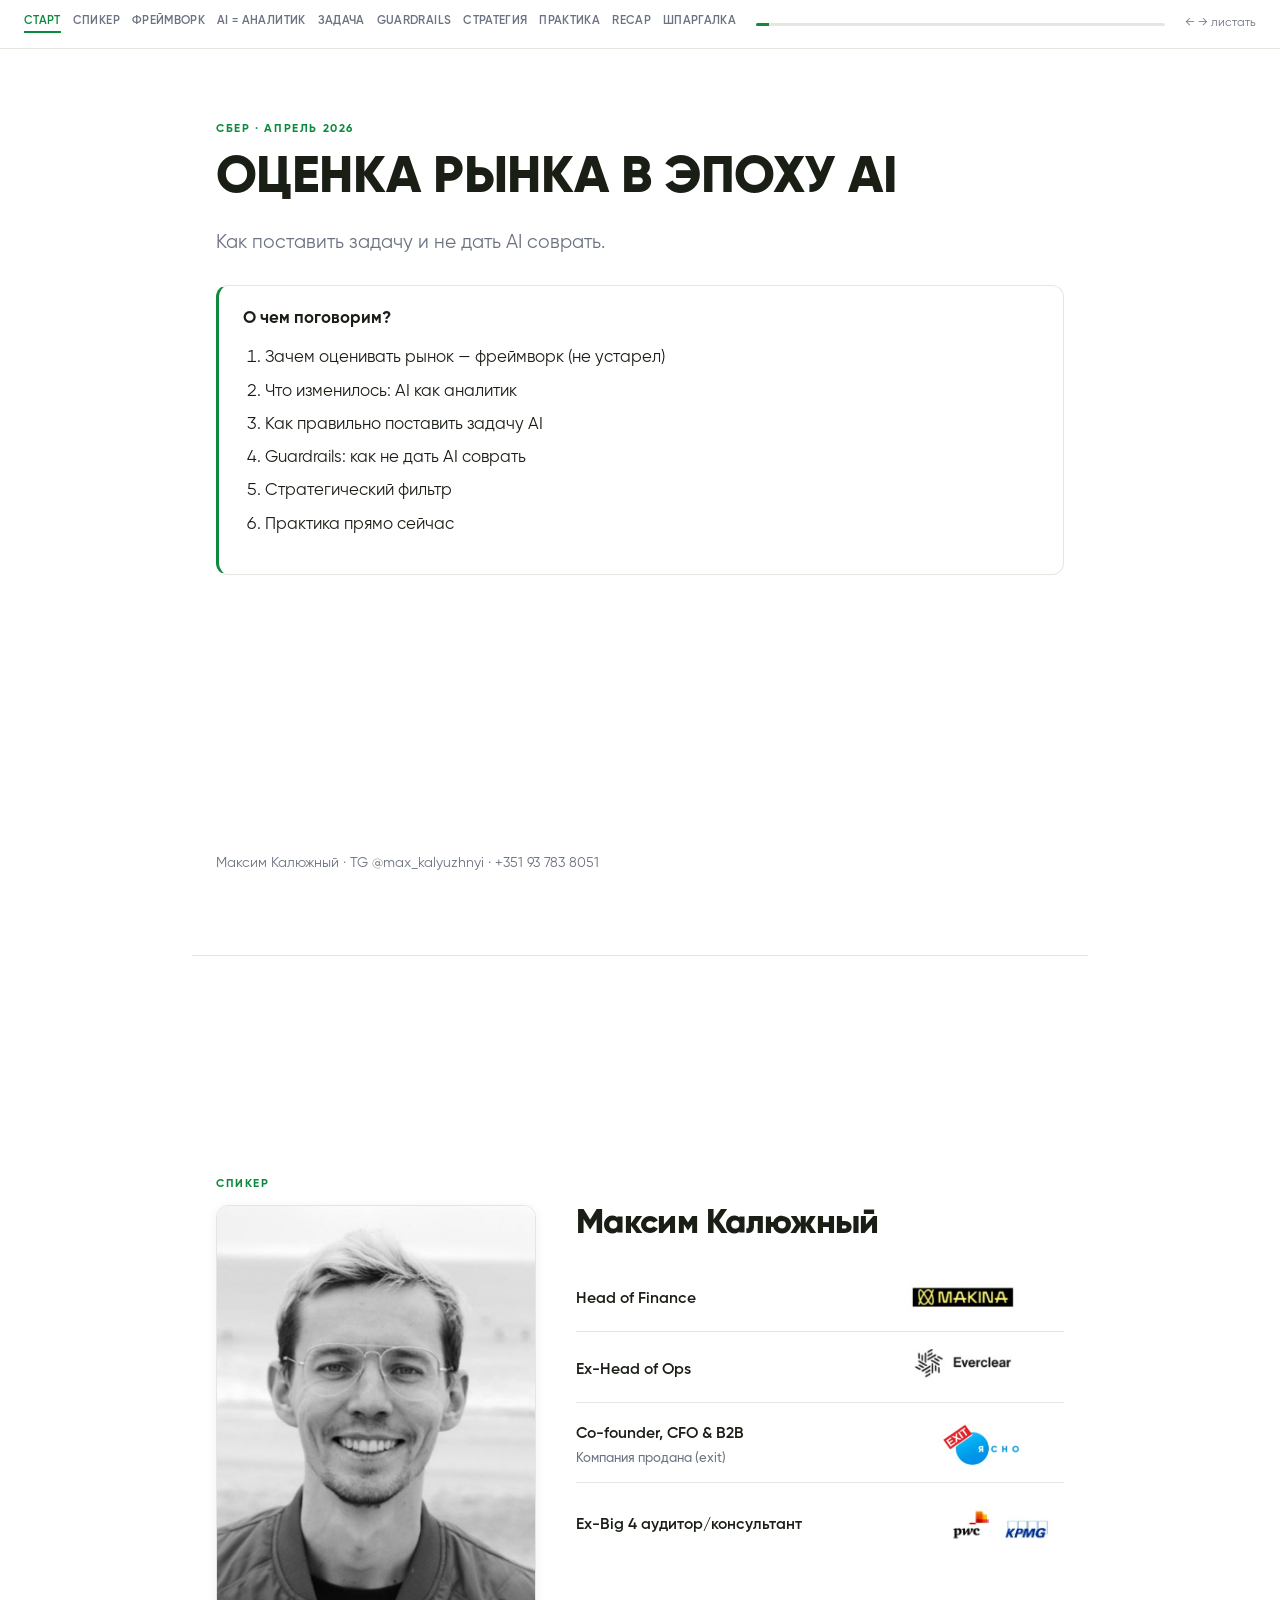
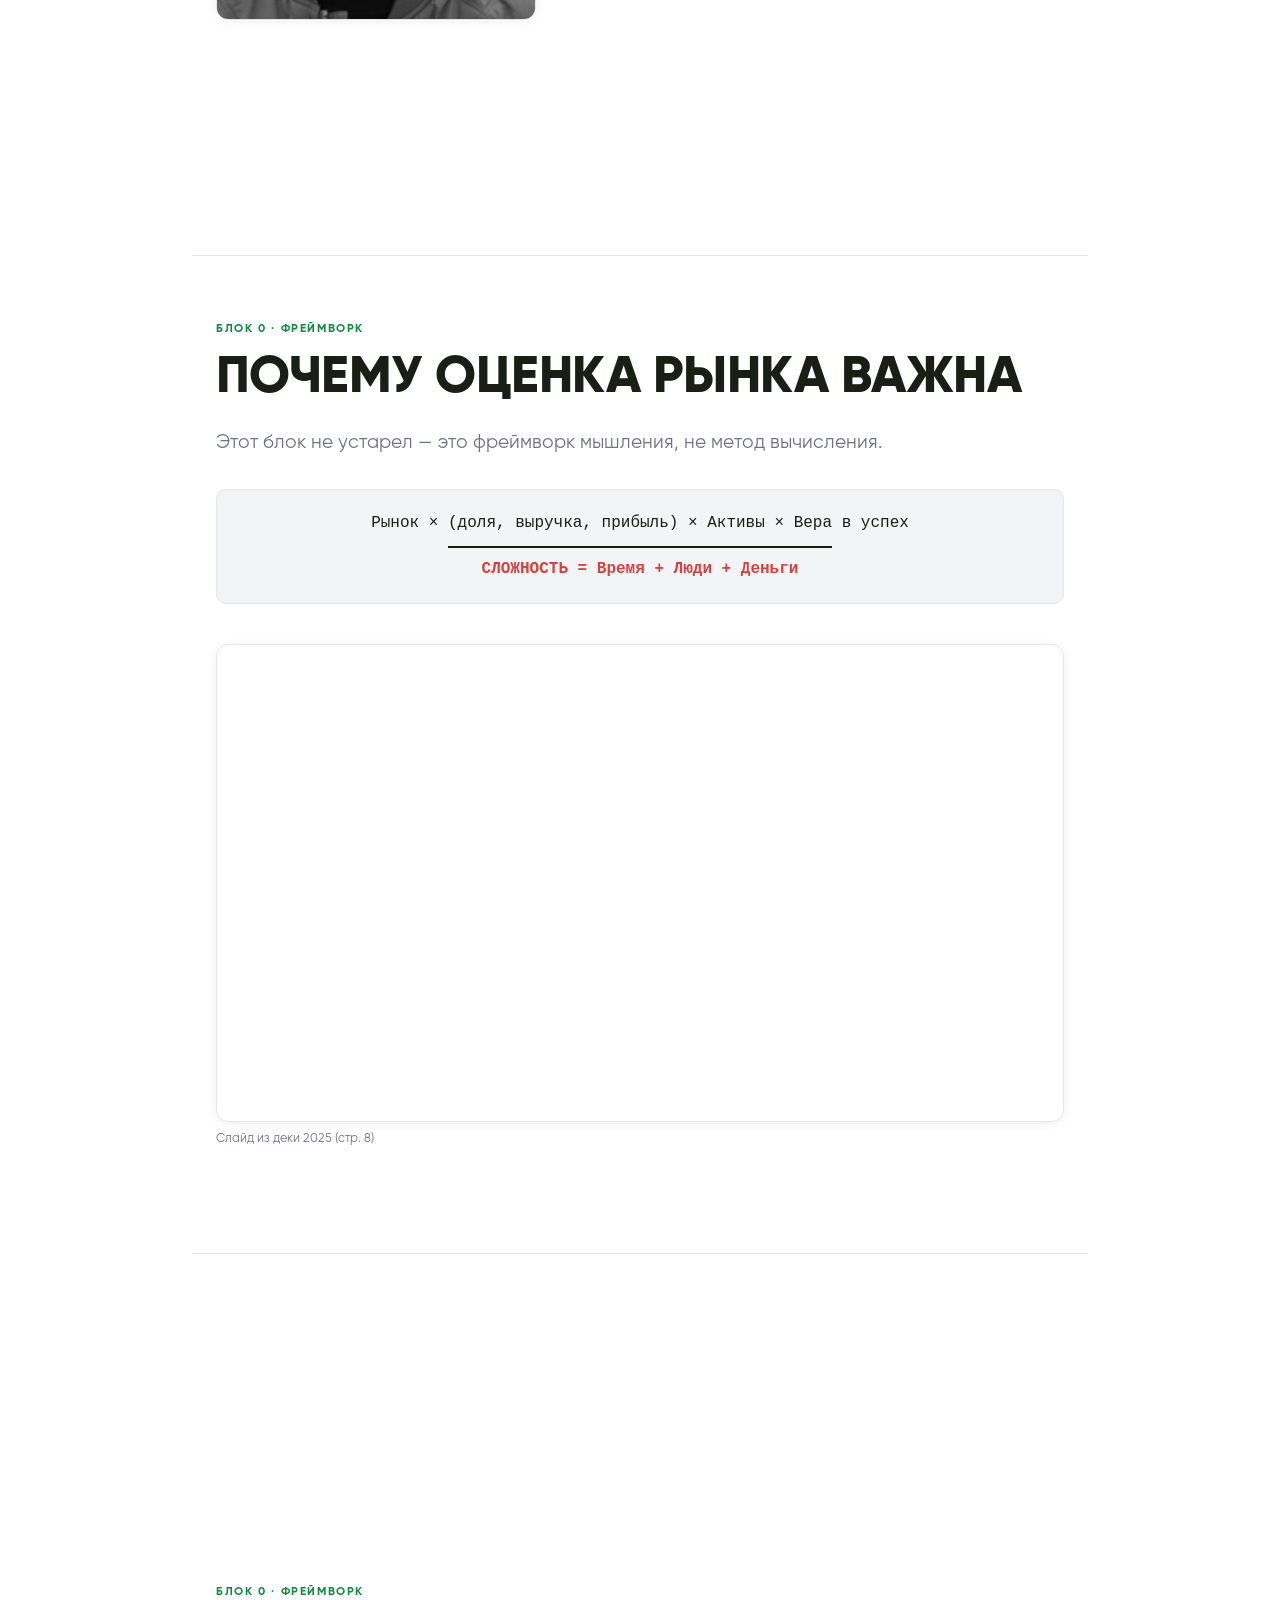
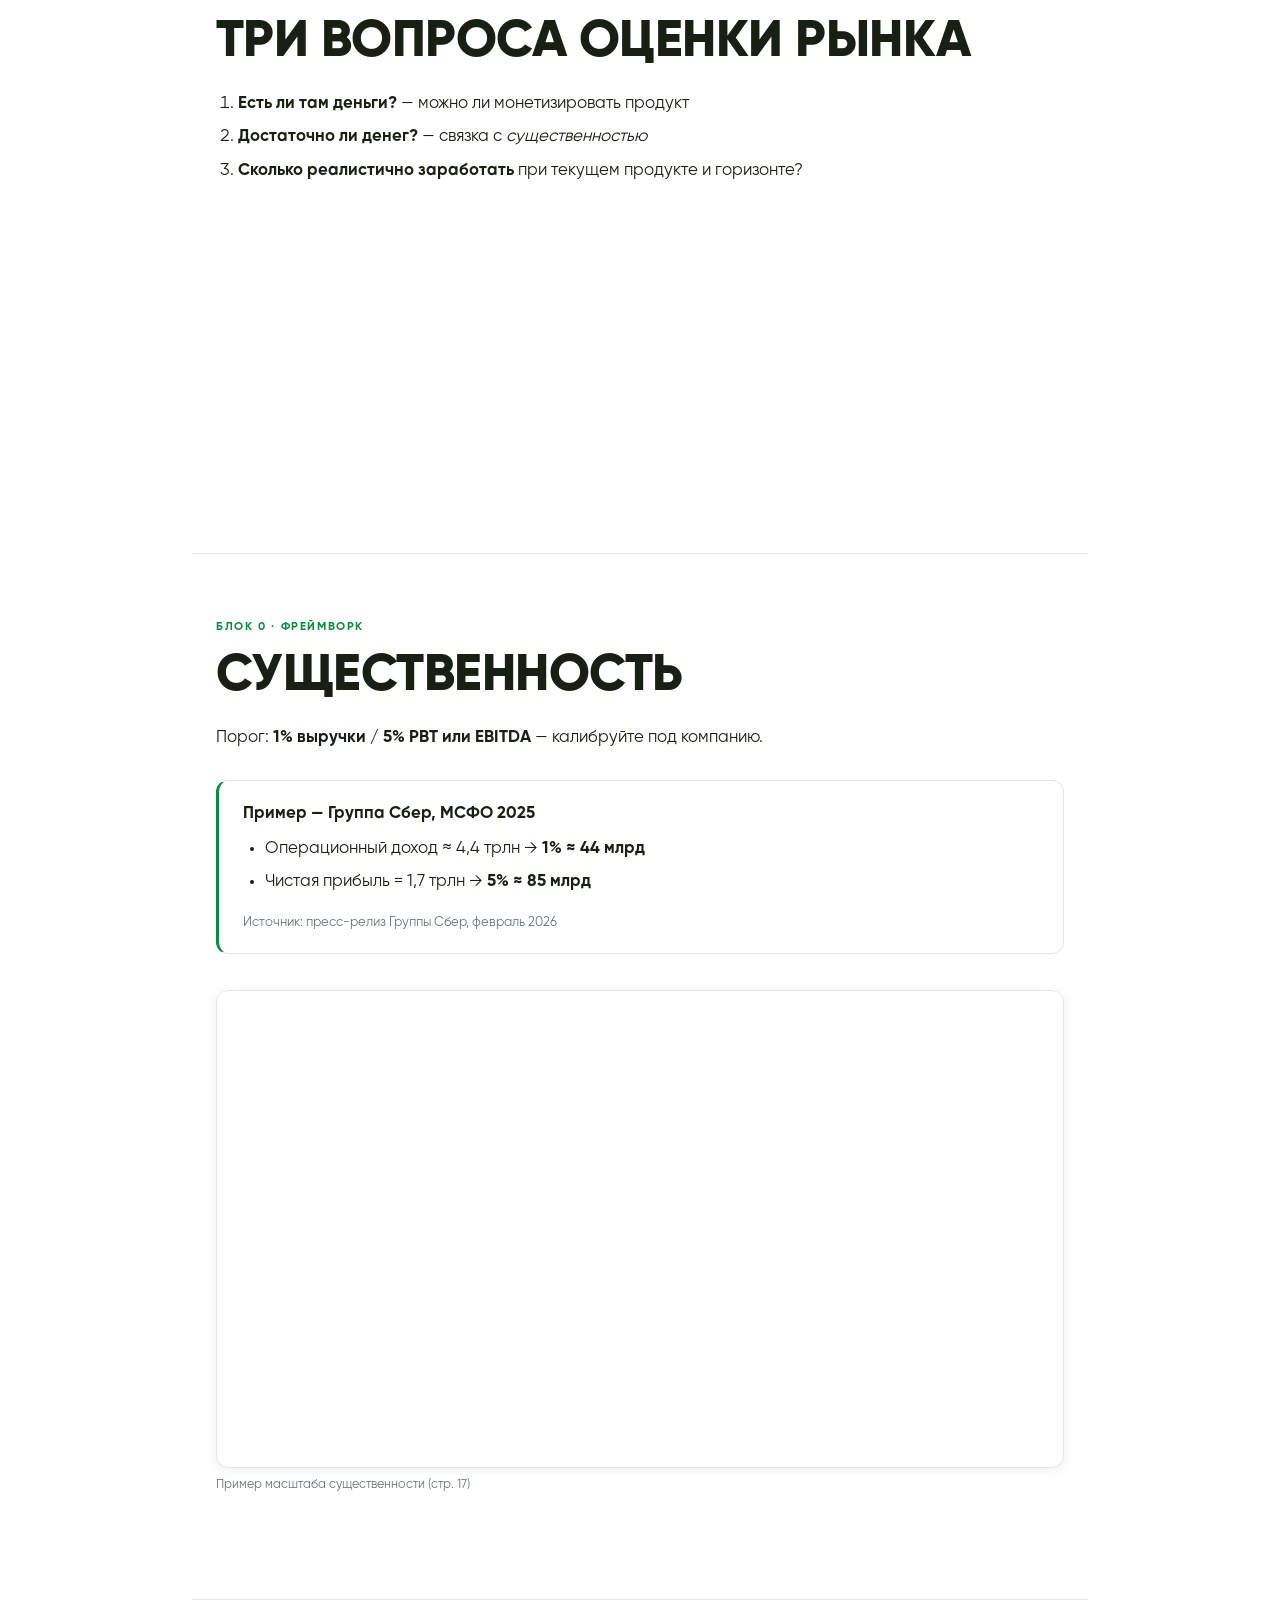
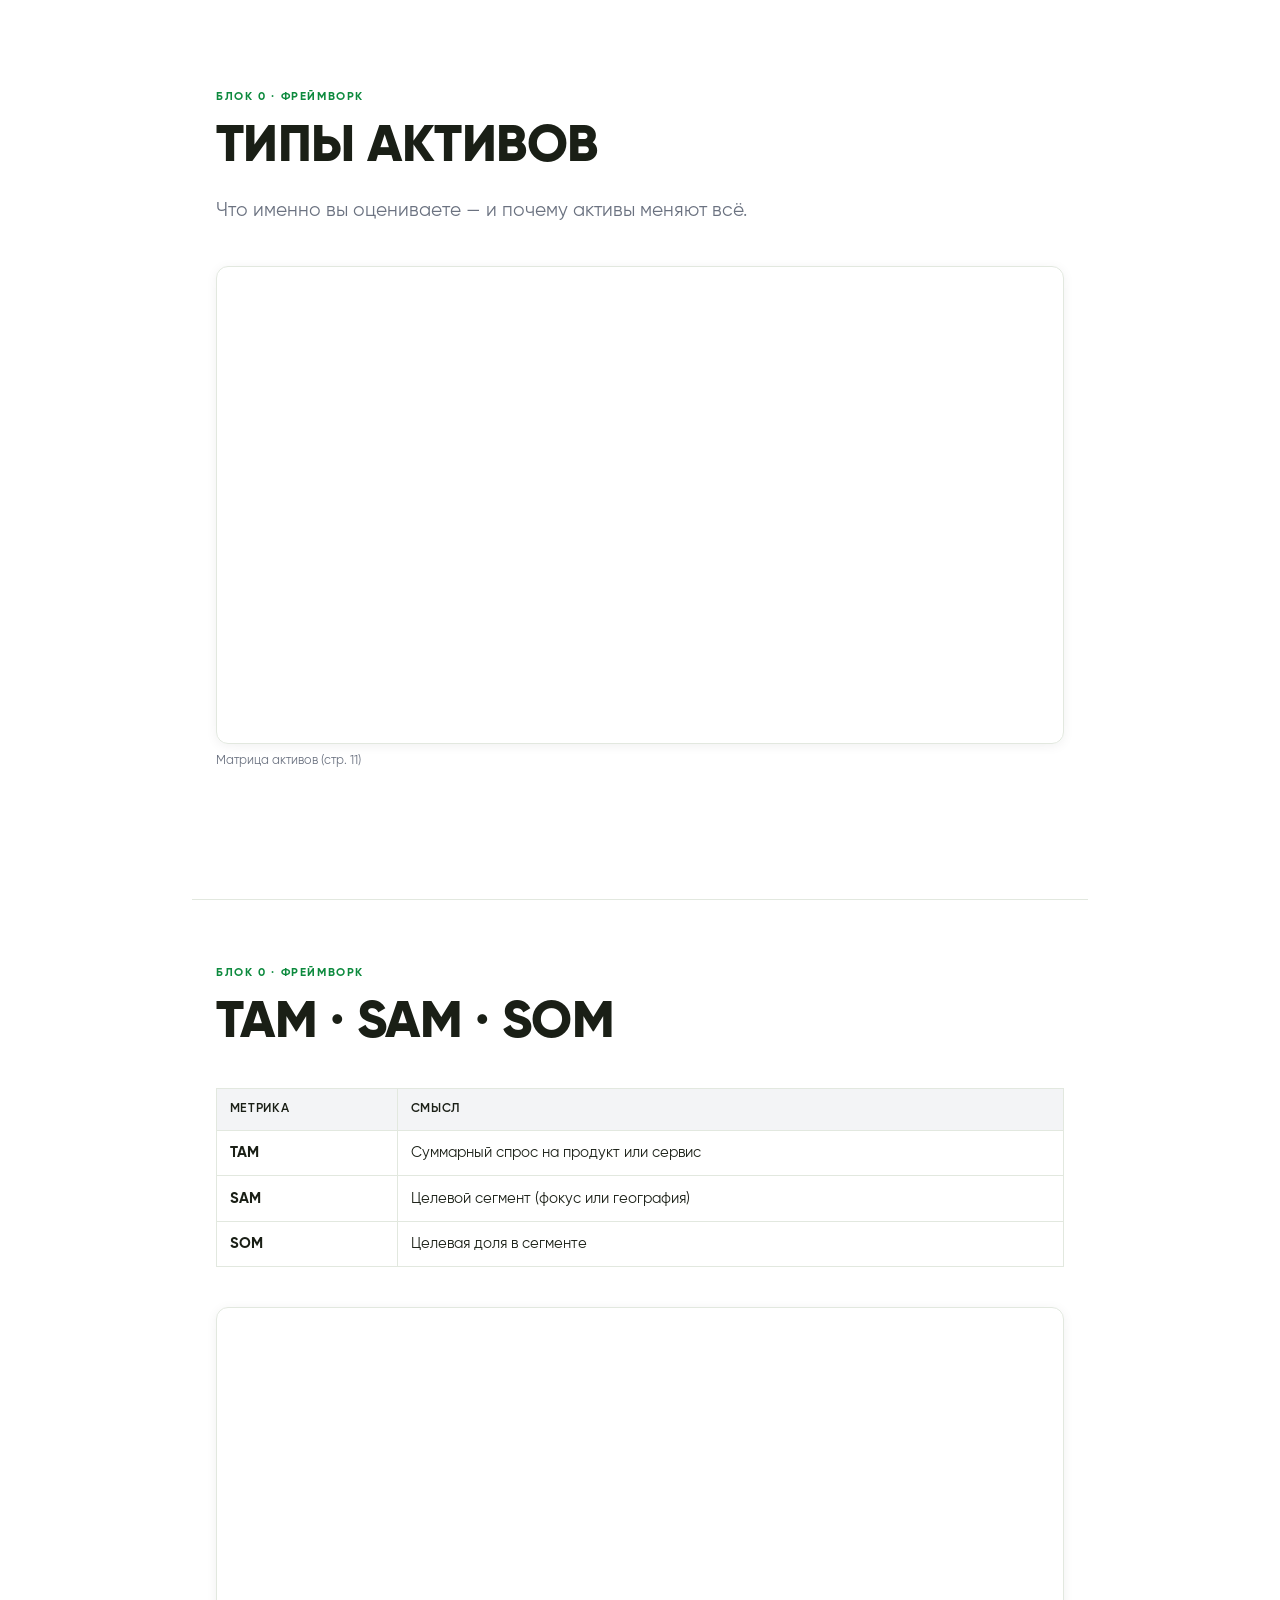
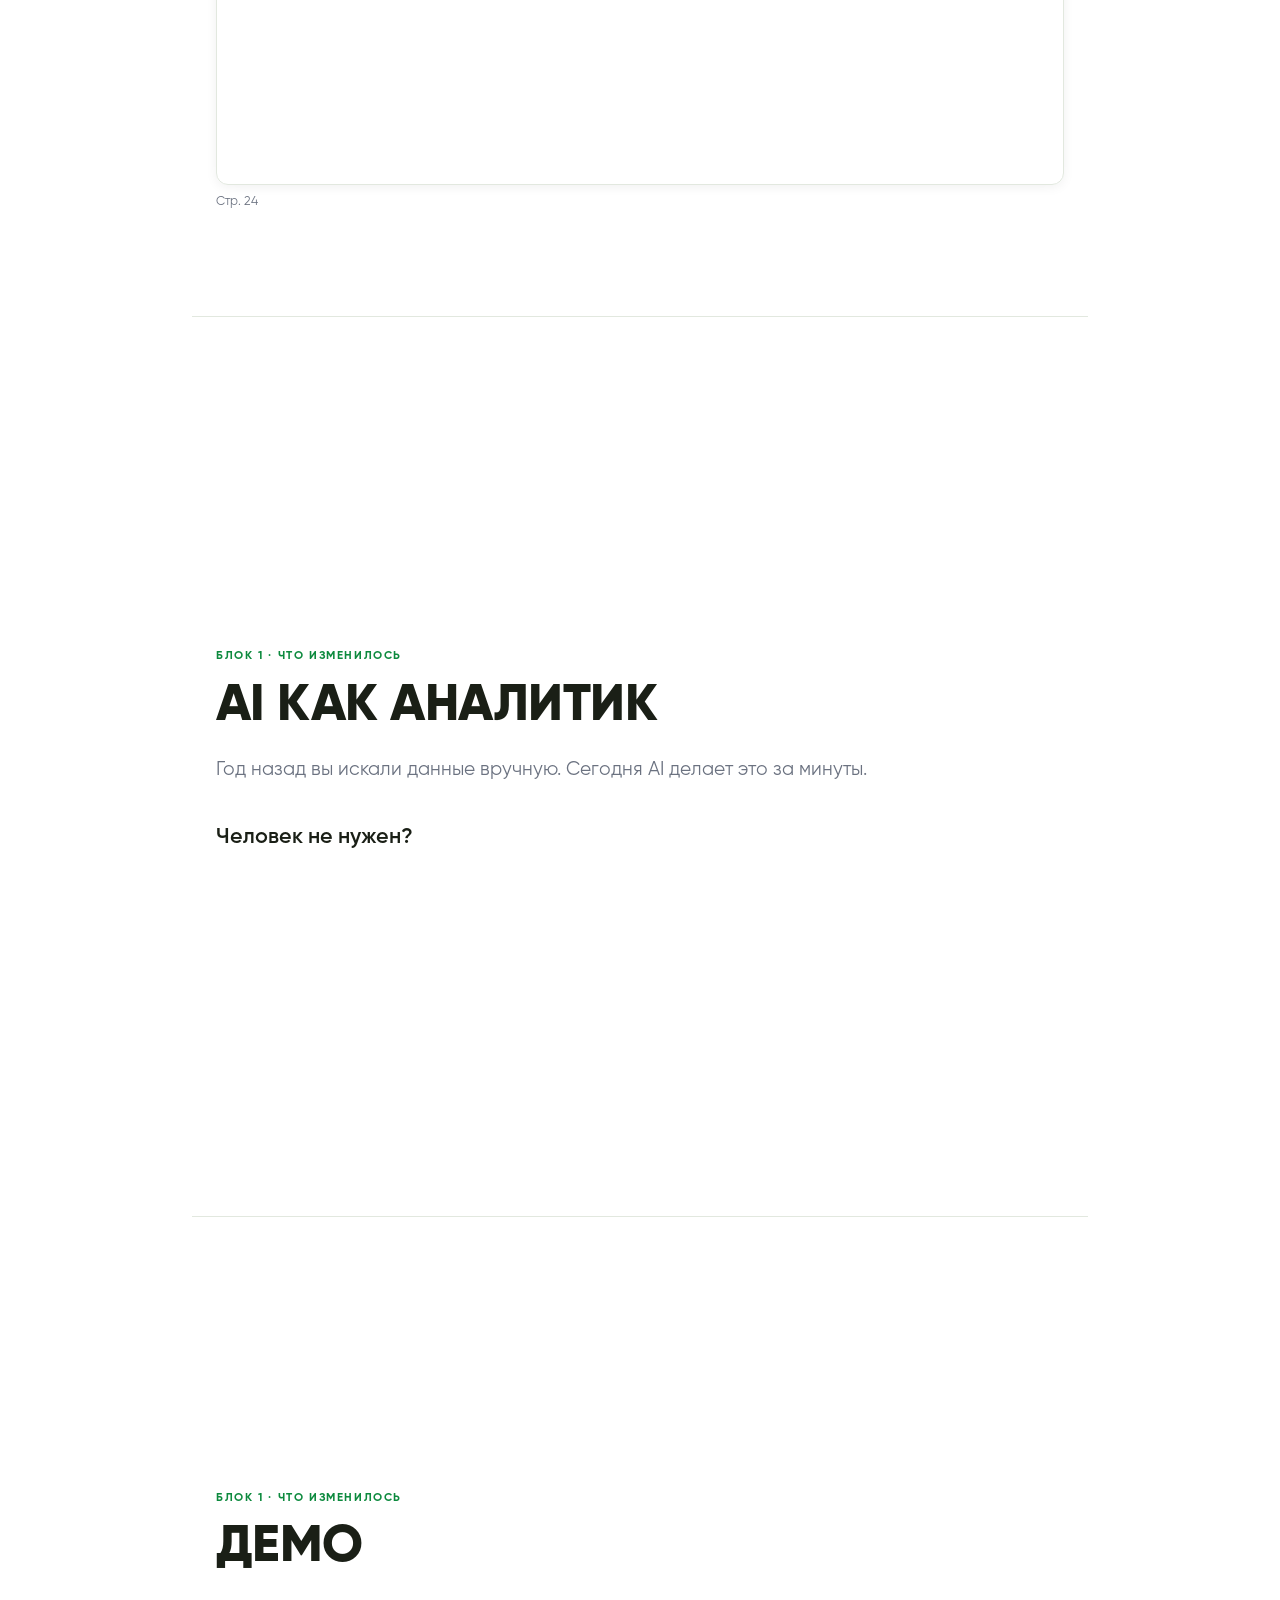
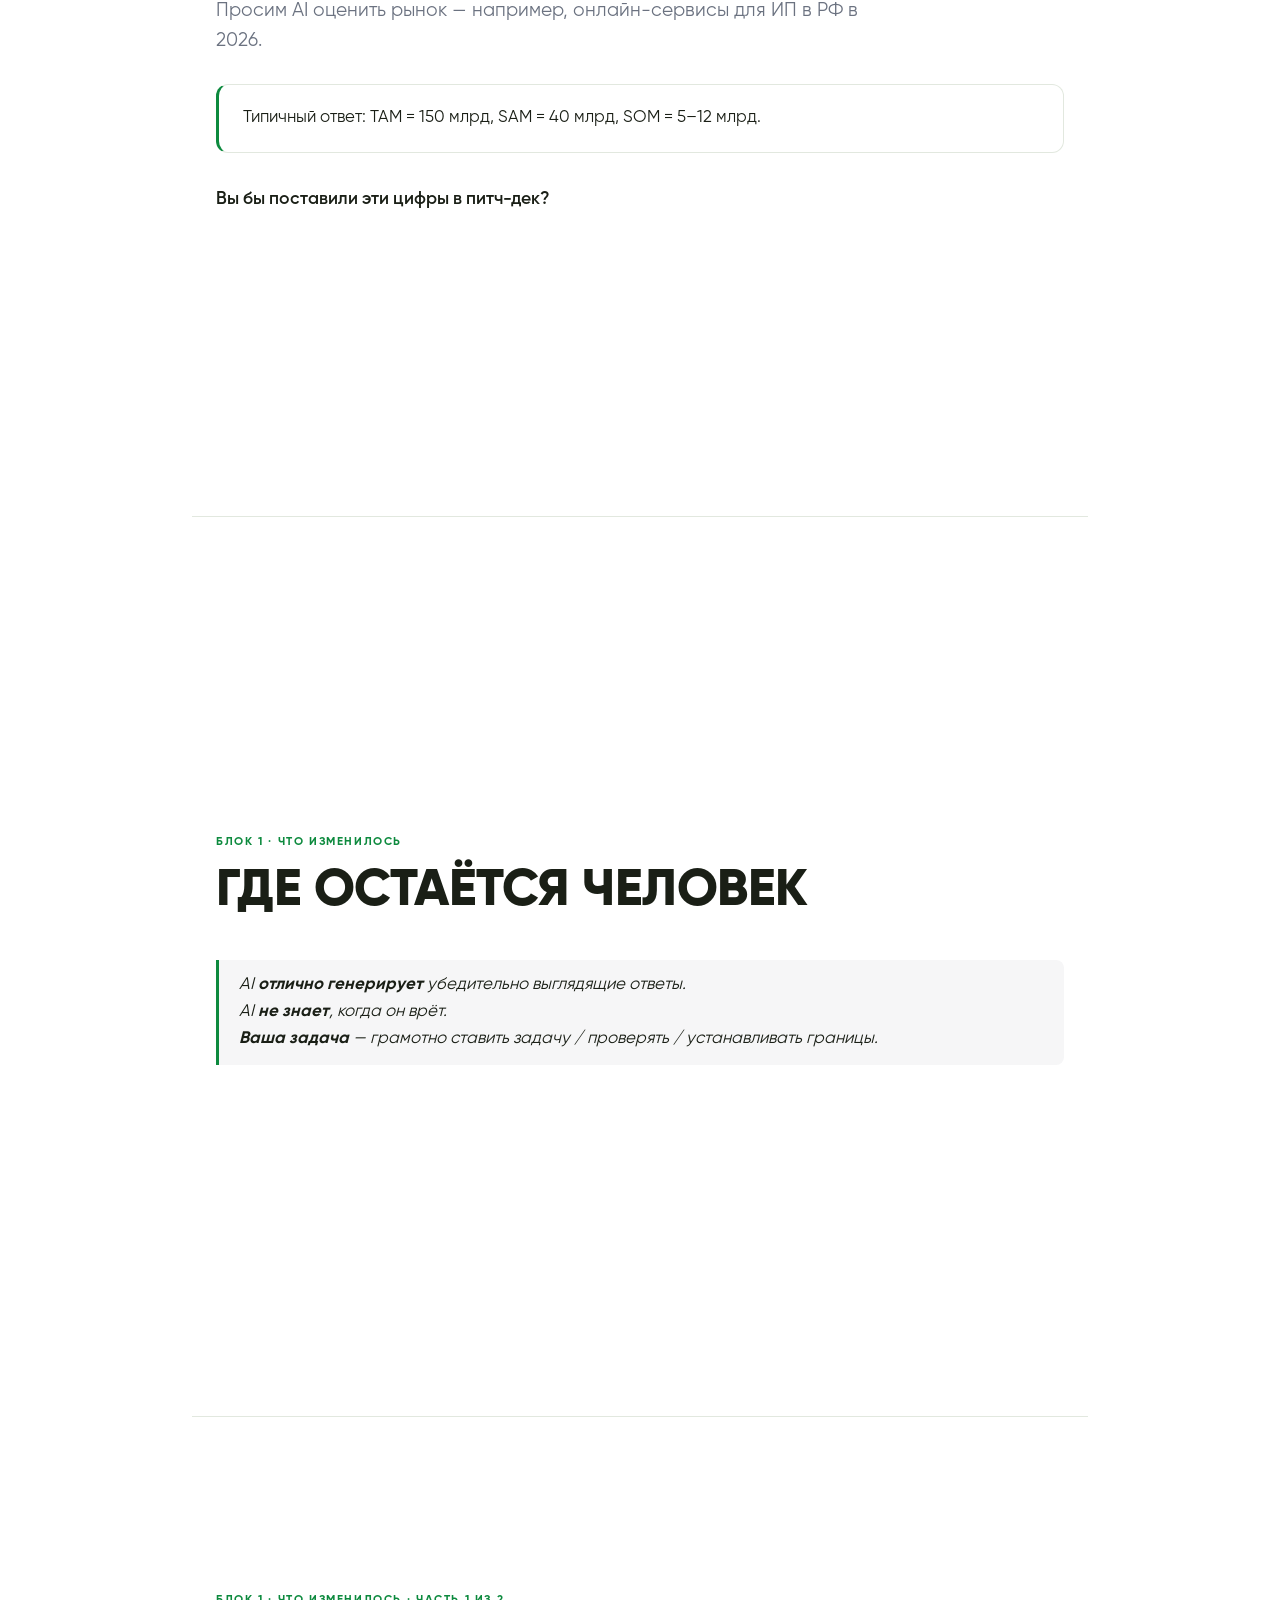
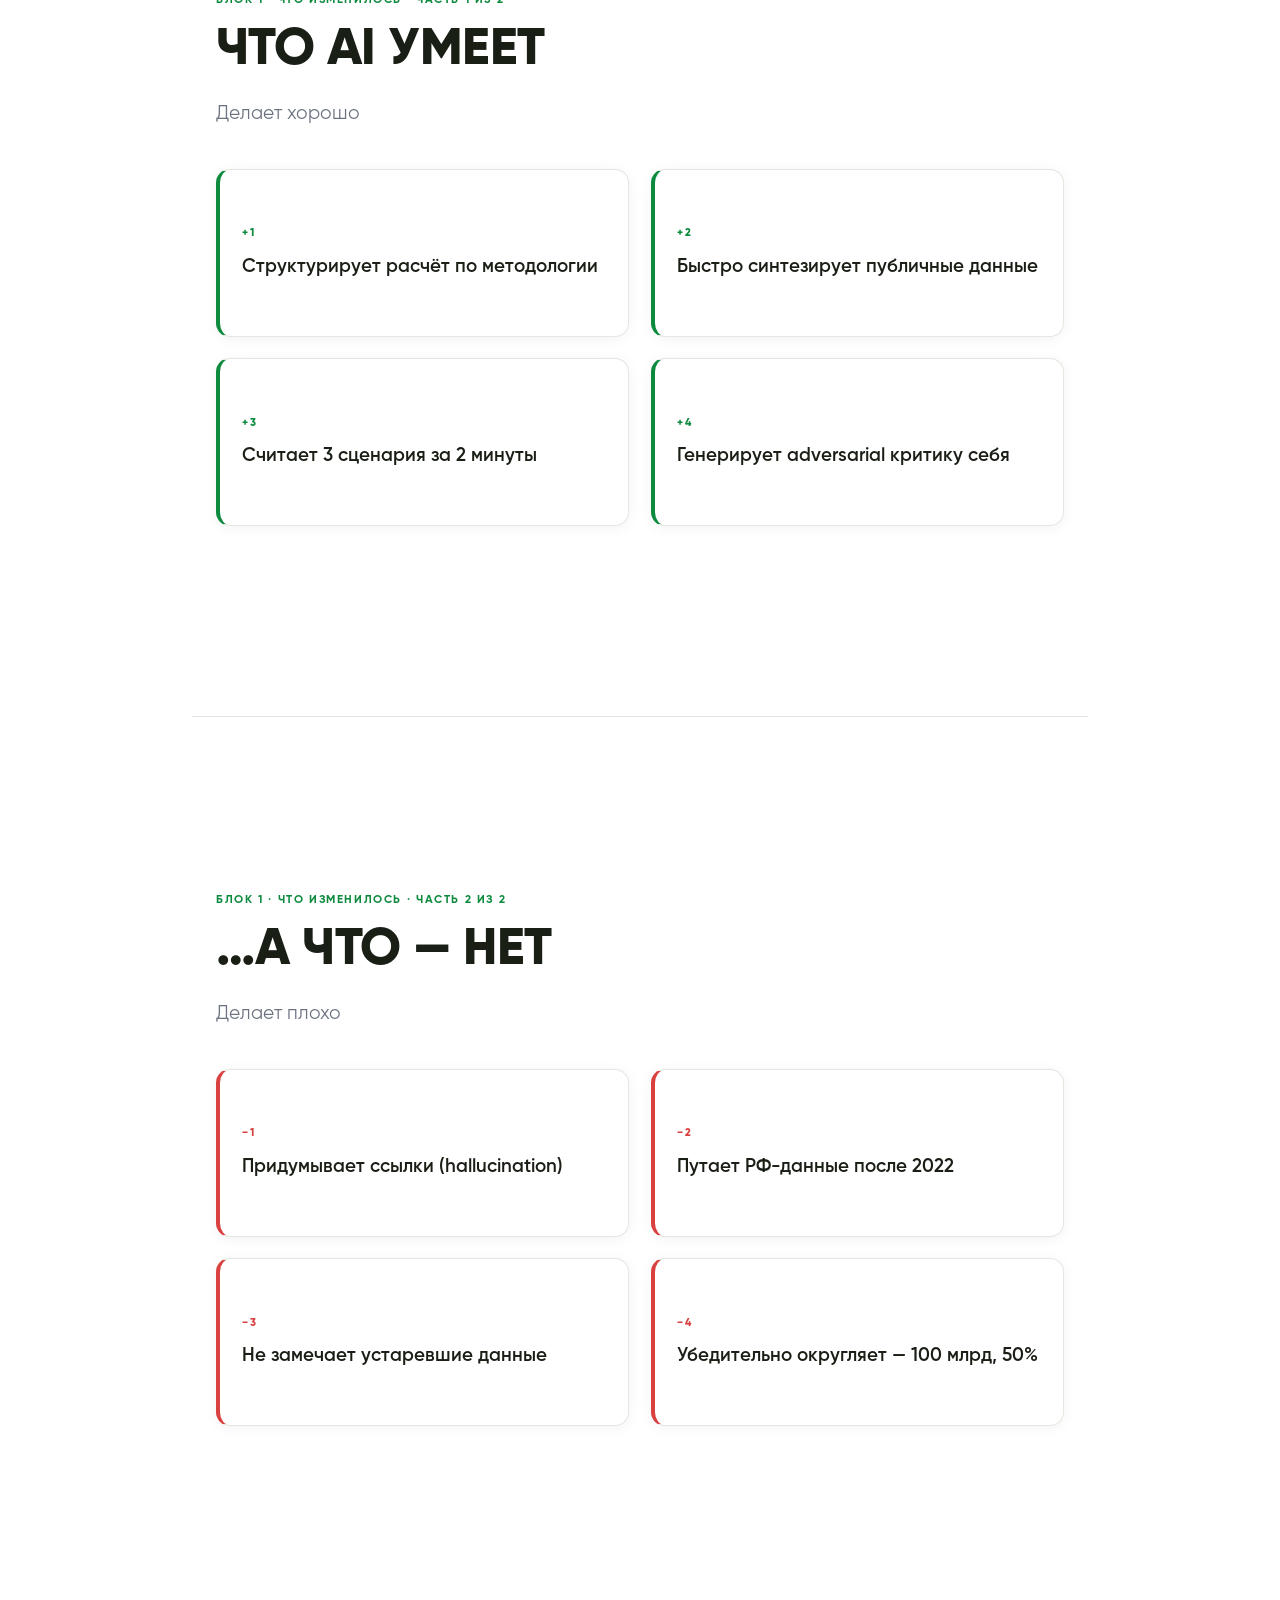
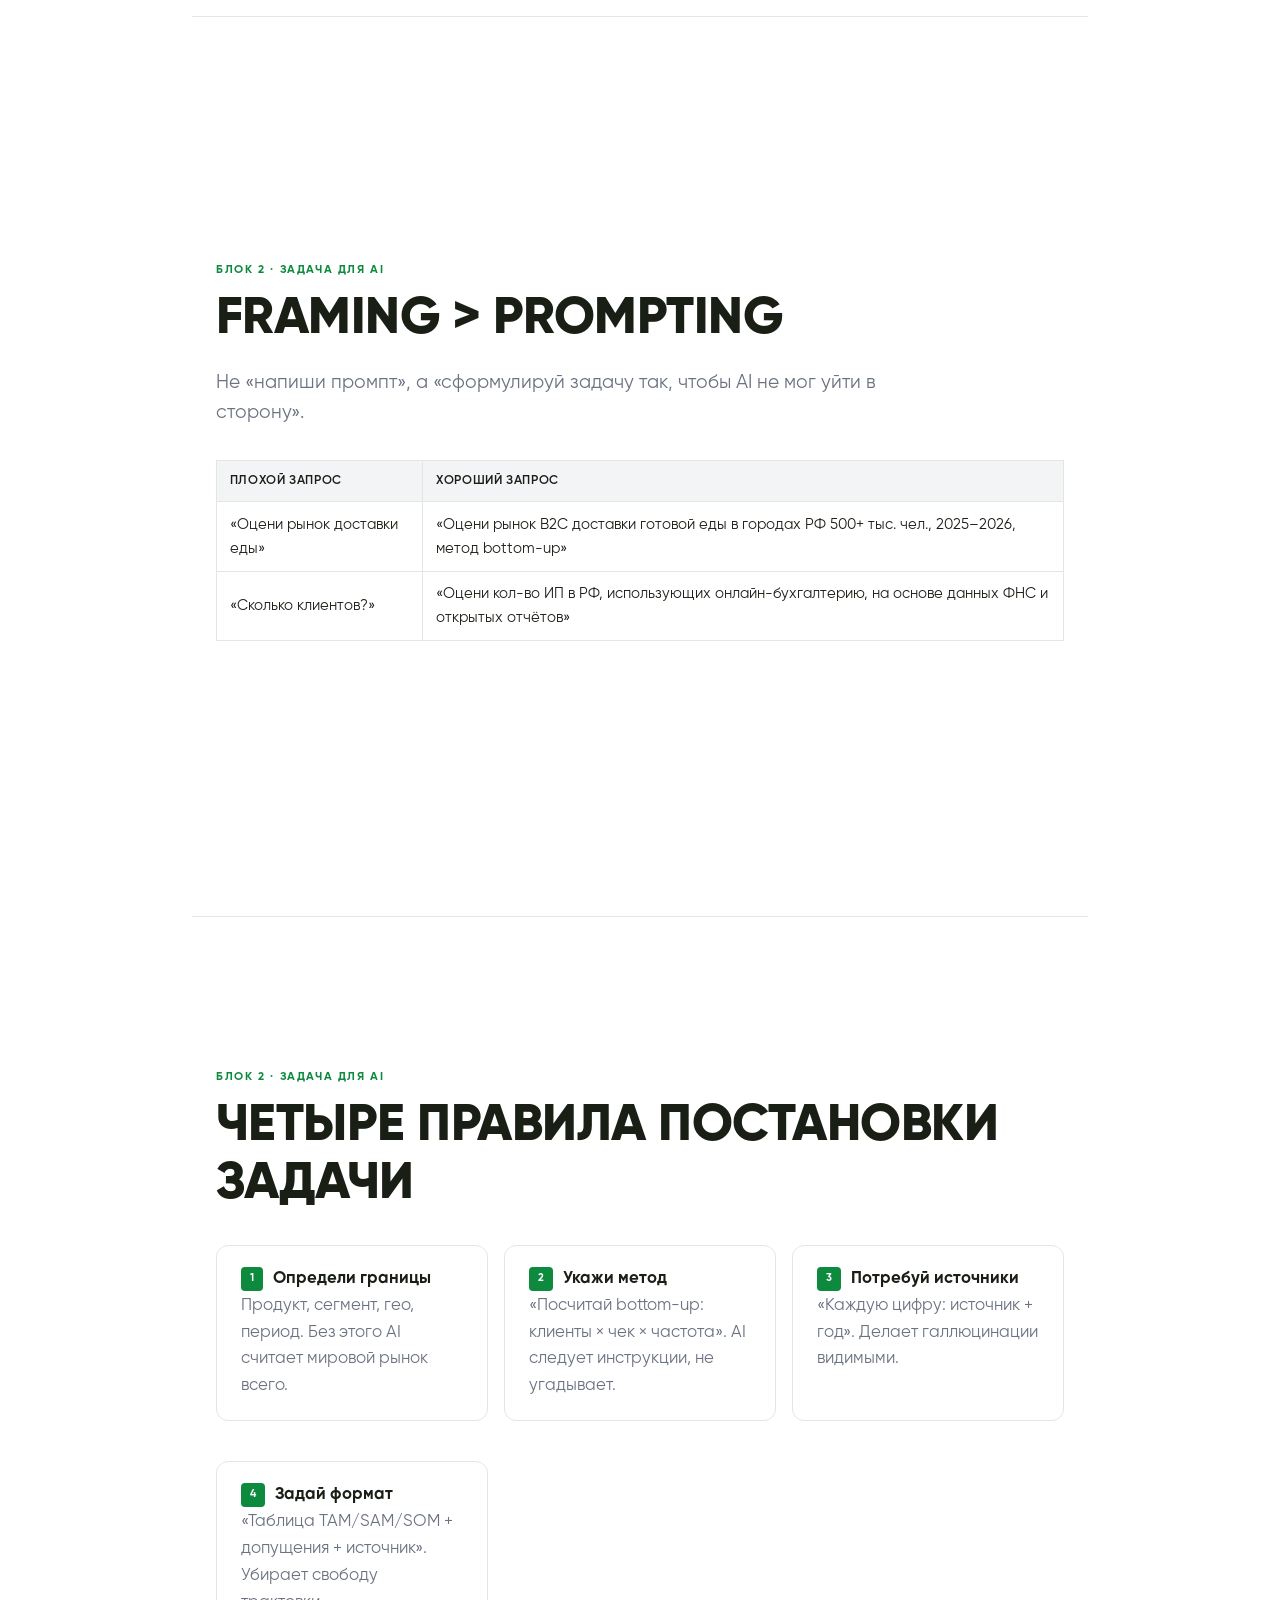
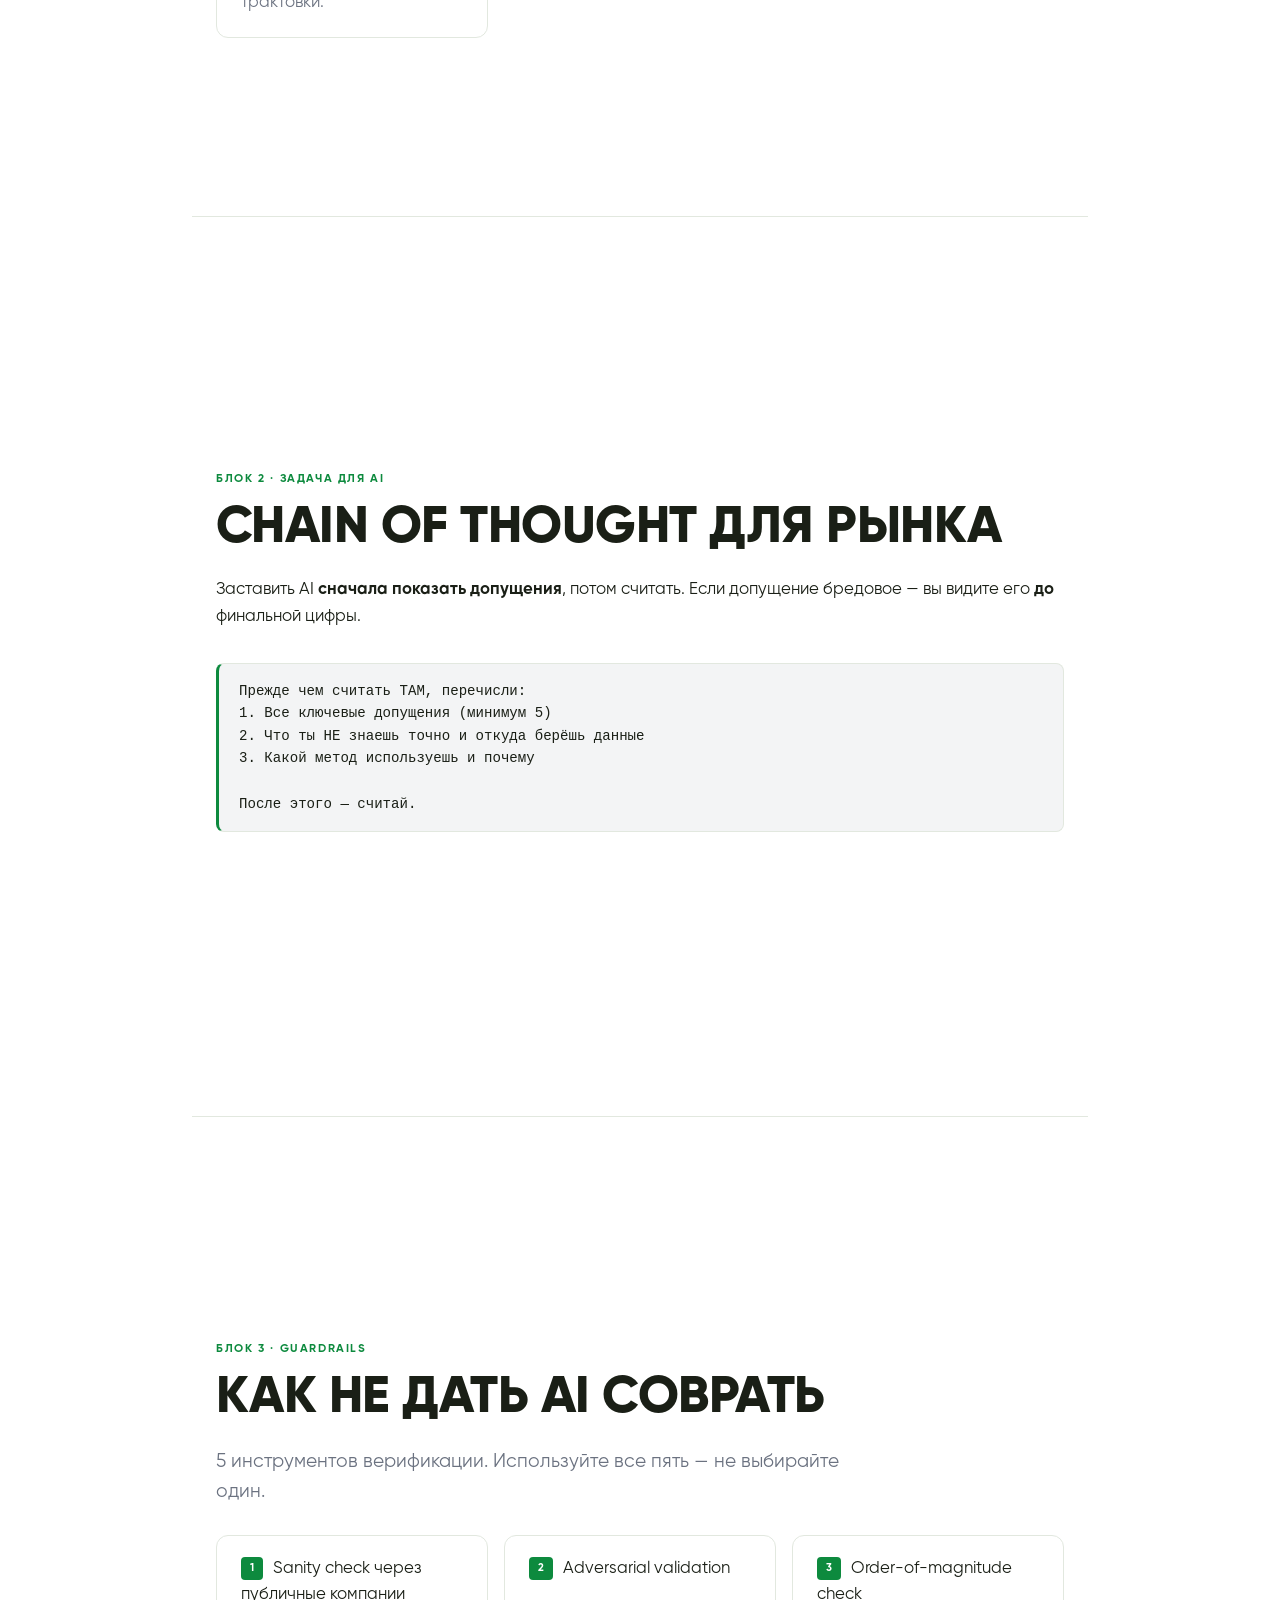
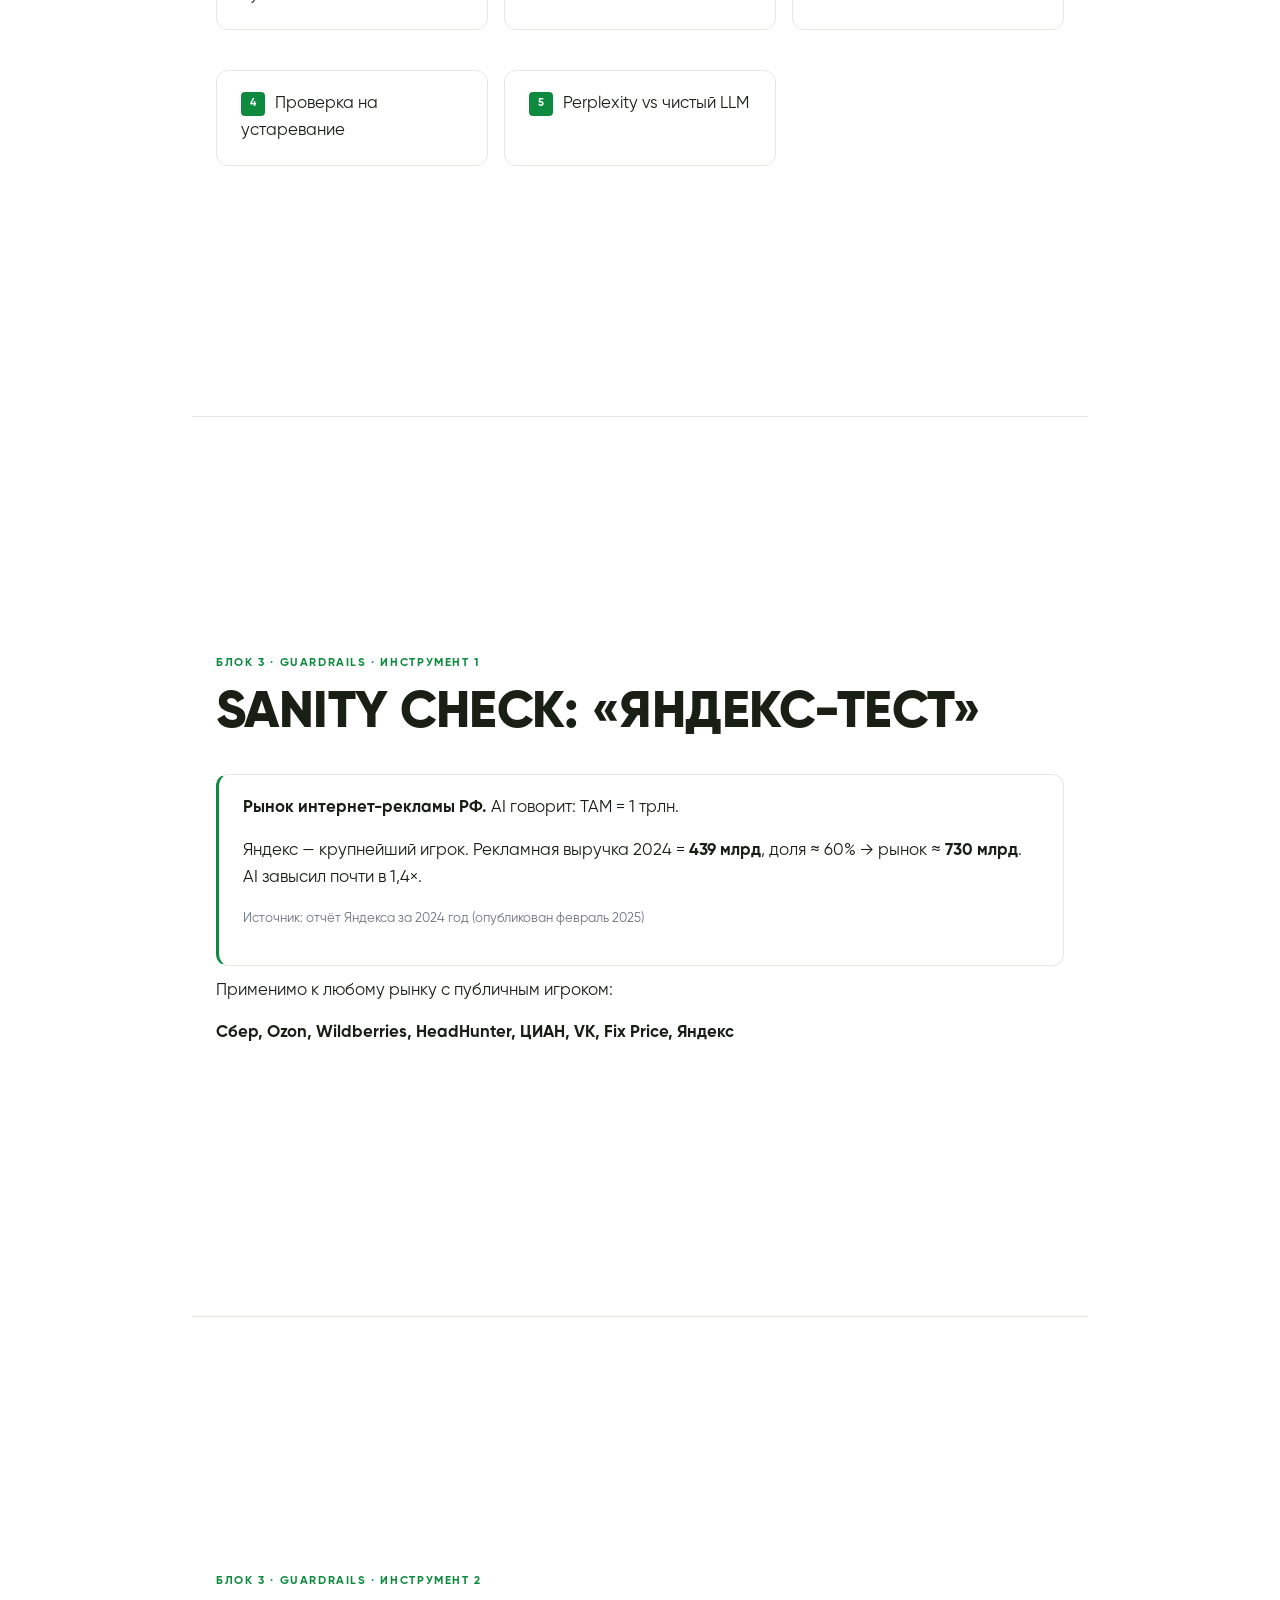
==== index.html @ 125583ef "Initial: brand, Gilroy, Sber 2026 deck, skills, GitHub Pages entry Made-with: Cursor" ====
<!DOCTYPE html>
<html lang="ru">
<head>
  <meta charset="utf-8" />
  <meta name="viewport" content="width=device-width, initial-scale=1" />
  <title>Maksim Kalyuzhnyi — speaking decks</title>
  <meta http-equiv="refresh" content="0; url=2026/СБЕР/Сбер_оценка_рынка_2026_lecture.html" />
</head>
<body>
  <p style="font-family: system-ui, sans-serif; padding: 2rem;">
    <a href="2026/СБЕР/Сбер_оценка_рынка_2026_lecture.html">Оценка рынка в эпоху AI — веб-дек (2026)</a>
  </p>
</body>
</html>
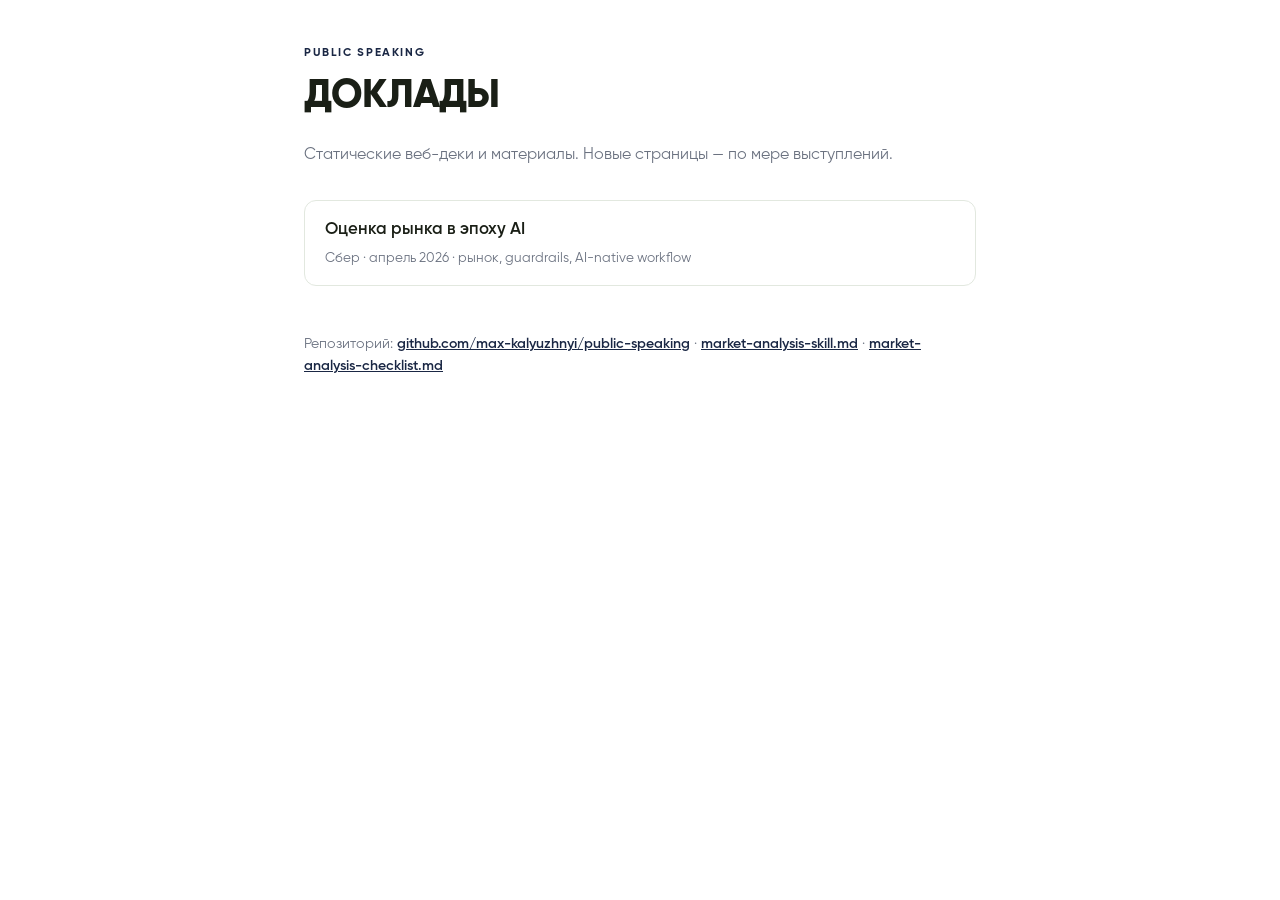
==== commit 64a05968: "Site hub + talks/sber-market-ai-2026; archive old 2026/СБЕР path from repo Made-with: Cursor" ====
--- a/index.html
+++ b/index.html
@@ -1,14 +1,38 @@
 <!DOCTYPE html>
-<html lang="ru">
+<html lang="ru" data-client="default">
 <head>
   <meta charset="utf-8" />
   <meta name="viewport" content="width=device-width, initial-scale=1" />
-  <title>Maksim Kalyuzhnyi — speaking decks</title>
-  <meta http-equiv="refresh" content="0; url=2026/СБЕР/Сбер_оценка_рынка_2026_lecture.html" />
+  <title>Maksim Kalyuzhnyi — talks</title>
+  <link rel="stylesheet" href="brand.css" />
+  <style>
+    body { margin: 0; padding: 2.5rem 1.5rem 4rem; max-width: 42rem; margin-inline: auto; font-family: var(--brand-font); color: var(--brand-text); background: var(--brand-bg); line-height: 1.55; }
+    .eyebrow { font-size: 0.72rem; font-weight: 700; letter-spacing: 0.14em; text-transform: uppercase; color: var(--brand-accent); margin-bottom: 0.75rem; }
+    h1 { font-size: clamp(1.75rem, 4vw, 2.5rem); font-weight: 800; text-transform: uppercase; margin: 0 0 1rem; letter-spacing: -0.02em; }
+    p.lead { color: var(--brand-muted); margin: 0 0 2rem; }
+    ul.talk-list { list-style: none; padding: 0; margin: 0; }
+    ul.talk-list li { border: 1px solid var(--brand-border); border-radius: 12px; padding: 1rem 1.25rem; margin-bottom: 0.75rem; transition: border-color 0.15s; }
+    ul.talk-list li:hover { border-color: var(--brand-accent); }
+    ul.talk-list a { color: var(--brand-text); text-decoration: none; font-weight: 600; font-size: 1.05rem; }
+    ul.talk-list .meta { font-size: 0.85rem; color: var(--brand-muted); margin-top: 0.35rem; }
+    footer { margin-top: 3rem; font-size: 0.88rem; color: var(--brand-muted); }
+    a.hub-link { color: var(--brand-accent); font-weight: 600; }
+  </style>
 </head>
 <body>
-  <p style="font-family: system-ui, sans-serif; padding: 2rem;">
-    <a href="2026/СБЕР/Сбер_оценка_рынка_2026_lecture.html">Оценка рынка в эпоху AI — веб-дек (2026)</a>
-  </p>
+  <span class="eyebrow">Public speaking</span>
+  <h1>Доклады</h1>
+  <p class="lead">Статические веб-деки и материалы. Новые страницы — по мере выступлений.</p>
+  <ul class="talk-list">
+    <li>
+      <a href="talks/sber-market-ai-2026/">Оценка рынка в эпоху AI</a>
+      <div class="meta">Сбер · апрель 2026 · рынок, guardrails, AI-native workflow</div>
+    </li>
+  </ul>
+  <footer>
+    Репозиторий: <a class="hub-link" href="https://github.com/max-kalyuzhnyi/public-speaking">github.com/max-kalyuzhnyi/public-speaking</a>
+    · <a class="hub-link" href="market-analysis-skill.md">market-analysis-skill.md</a>
+    · <a class="hub-link" href="market-analysis-checklist.md">market-analysis-checklist.md</a>
+  </footer>
 </body>
 </html>
--- a/brand.css
+++ b/brand.css
@@ -0,0 +1,115 @@
+/**
+ * Design tokens synced with brand.json (keep values aligned manually or via script).
+ * Client accent: set data-client on <html> to sber | vtb | skolkovo | default
+ */
+
+@font-face {
+  font-family: "Gilroy";
+  src: url("Gilroy/Gilroy-Light.otf") format("opentype");
+  font-weight: 300;
+  font-style: normal;
+  font-display: swap;
+}
+
+@font-face {
+  font-family: "Gilroy";
+  src: url("Gilroy/Gilroy-Regular.otf") format("opentype");
+  font-weight: 400;
+  font-style: normal;
+  font-display: swap;
+}
+
+@font-face {
+  font-family: "Gilroy";
+  src: url("Gilroy/Gilroy-Medium.otf") format("opentype");
+  font-weight: 500;
+  font-style: normal;
+  font-display: swap;
+}
+
+@font-face {
+  font-family: "Gilroy";
+  src: url("Gilroy/Gilroy-Semibold.otf") format("opentype");
+  font-weight: 600;
+  font-style: normal;
+  font-display: swap;
+}
+
+@font-face {
+  font-family: "Gilroy";
+  src: url("Gilroy/Gilroy-Bold.otf") format("opentype");
+  font-weight: 700;
+  font-style: normal;
+  font-display: swap;
+}
+
+@font-face {
+  font-family: "Gilroy";
+  src: url("Gilroy/Gilroy-Extrabold.otf") format("opentype");
+  font-weight: 800;
+  font-style: normal;
+  font-display: swap;
+}
+
+:root {
+  --brand-bg: #ffffff;
+  --brand-text: #1a1f16;
+  --brand-accent: #1a2744;
+  --brand-accent-dim: #141d33;
+  --brand-muted: #6b7280;
+  --brand-border: #e2e8df;
+  --brand-danger: #d94040;
+  --brand-success: #0d8a3e;
+  --brand-warning: #e5a000;
+  --brand-font: "Gilroy", system-ui, sans-serif;
+  --brand-mono: ui-monospace, "Cascadia Code", monospace;
+}
+
+/* Client accent overrides (matches brand.json clients.*.accent) */
+html[data-client="sber"] {
+  --brand-accent: #0d8a3e;
+  --brand-accent-dim: #0a6e32;
+}
+
+html[data-client="vtb"] {
+  --brand-accent: #003087;
+  --brand-accent-dim: #002266;
+}
+
+html[data-client="skolkovo"] {
+  --brand-accent: #e31e24;
+  --brand-accent-dim: #b81820;
+}
+
+html[data-client="default"] {
+  --brand-accent: #1a2744;
+  --brand-accent-dim: #141d33;
+}
+
+/* Section titles — ALL CAPS pattern for deck headings */
+.brand-section-title {
+  font-weight: 800;
+  letter-spacing: 0.04em;
+  text-transform: uppercase;
+  color: var(--brand-text);
+}
+
+.brand-subtitle {
+  font-weight: 600;
+  text-transform: none;
+  color: var(--brand-text);
+}
+
+.brand-muted {
+  color: var(--brand-muted);
+}
+
+.brand-tag-danger {
+  background: var(--brand-danger);
+  color: #fff;
+}
+
+.brand-tag-success {
+  background: var(--brand-success);
+  color: #fff;
+}
